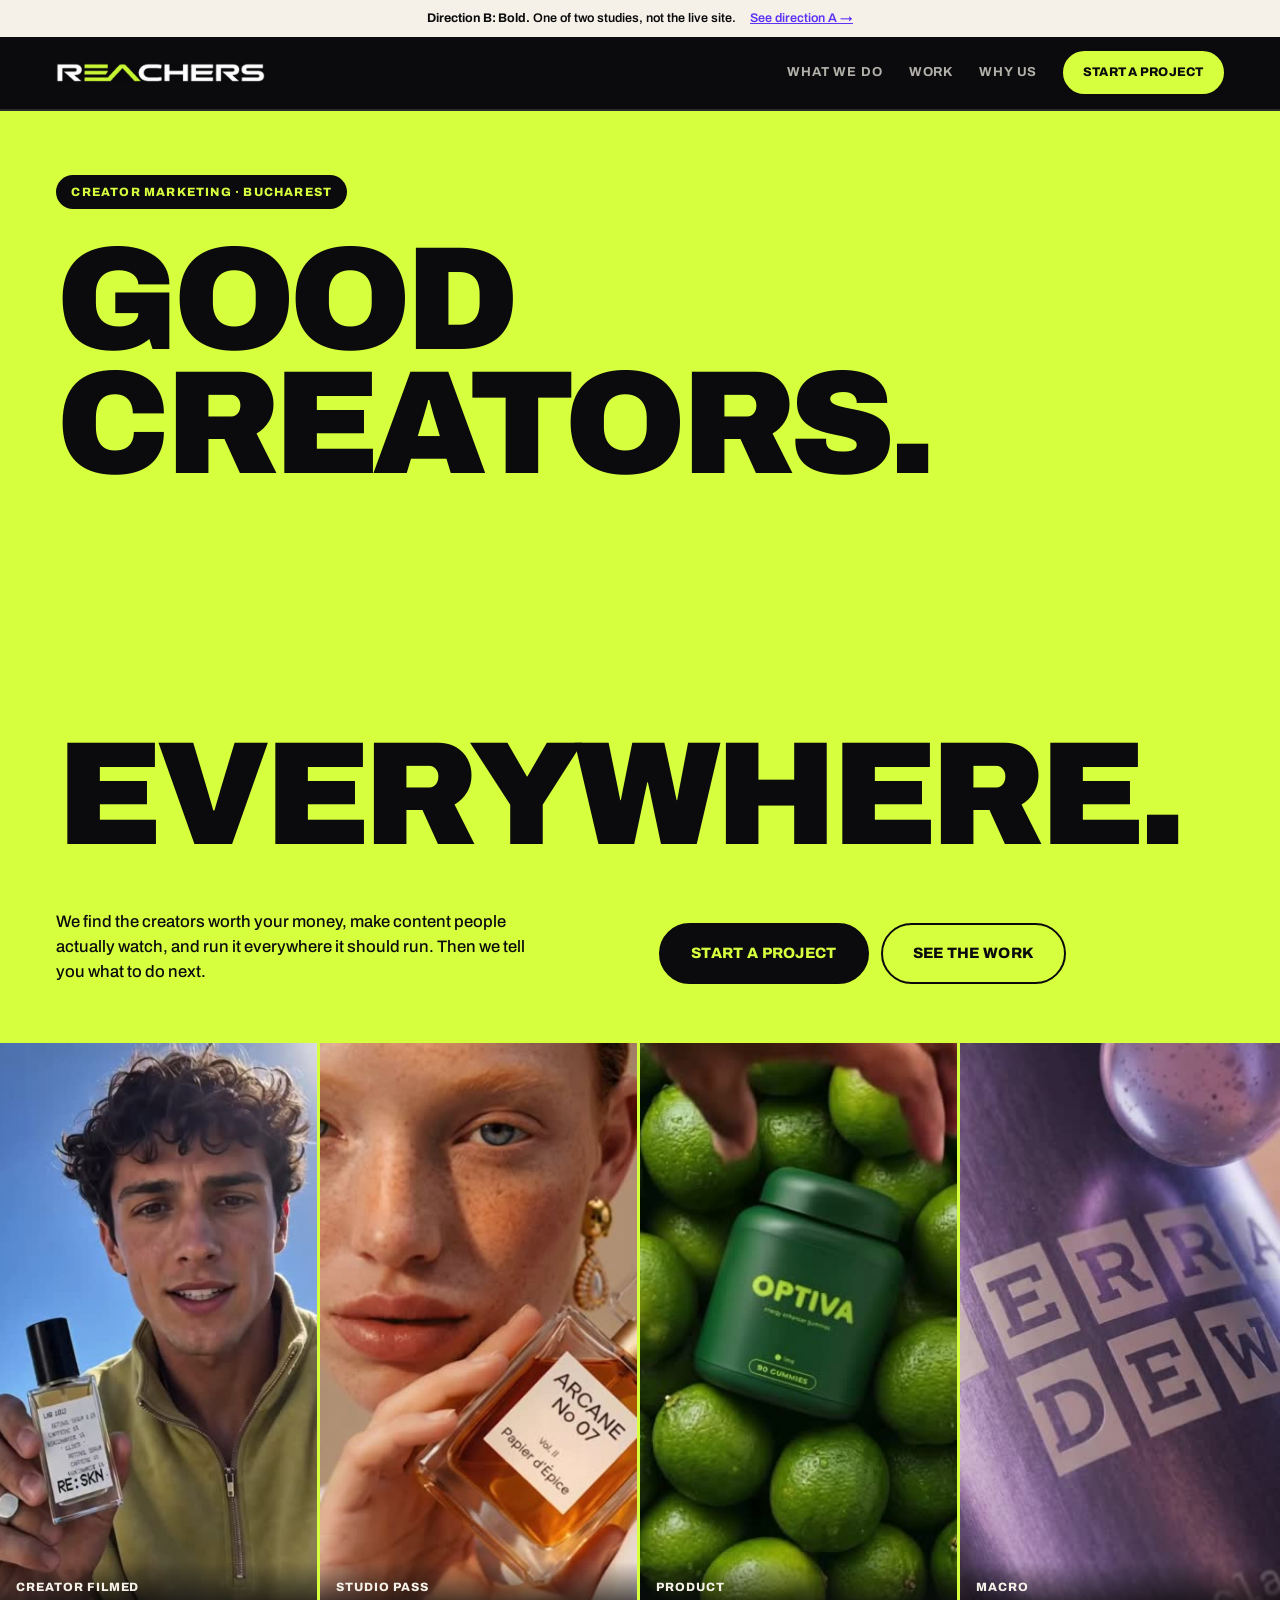
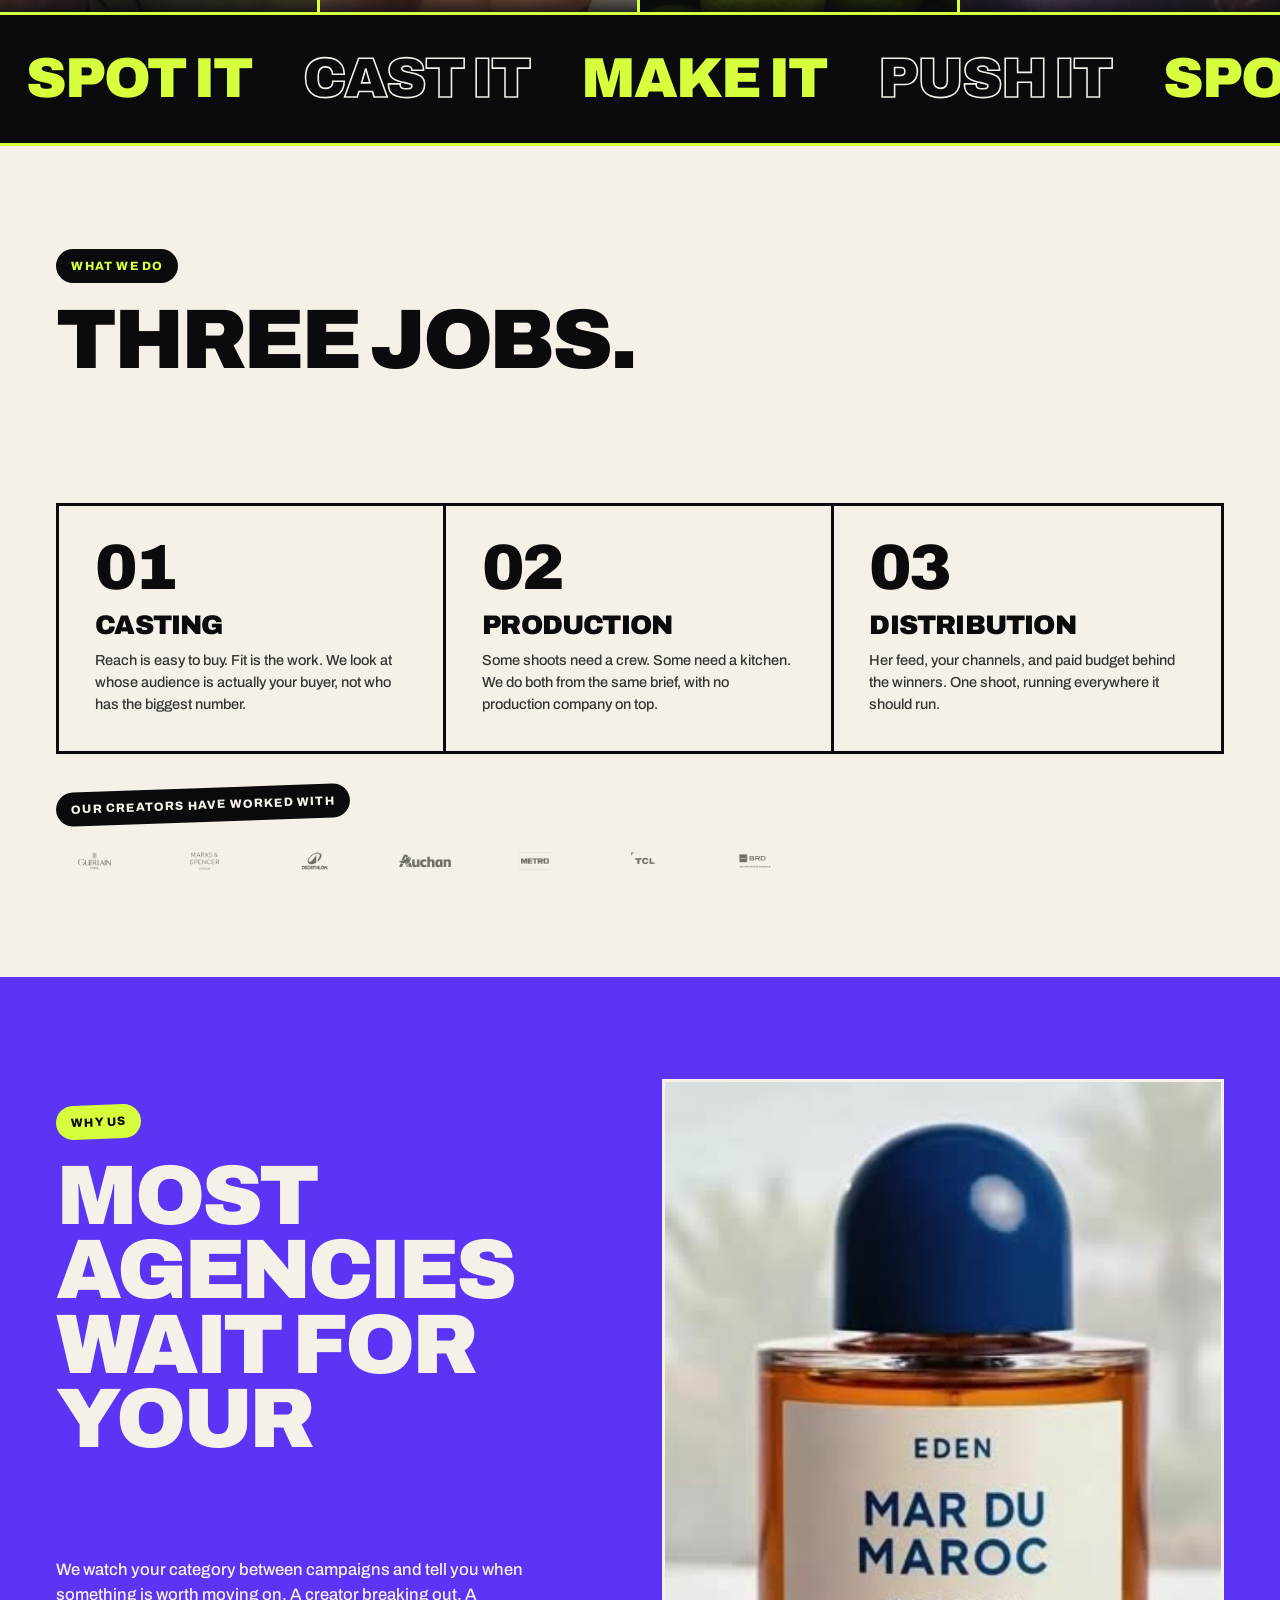
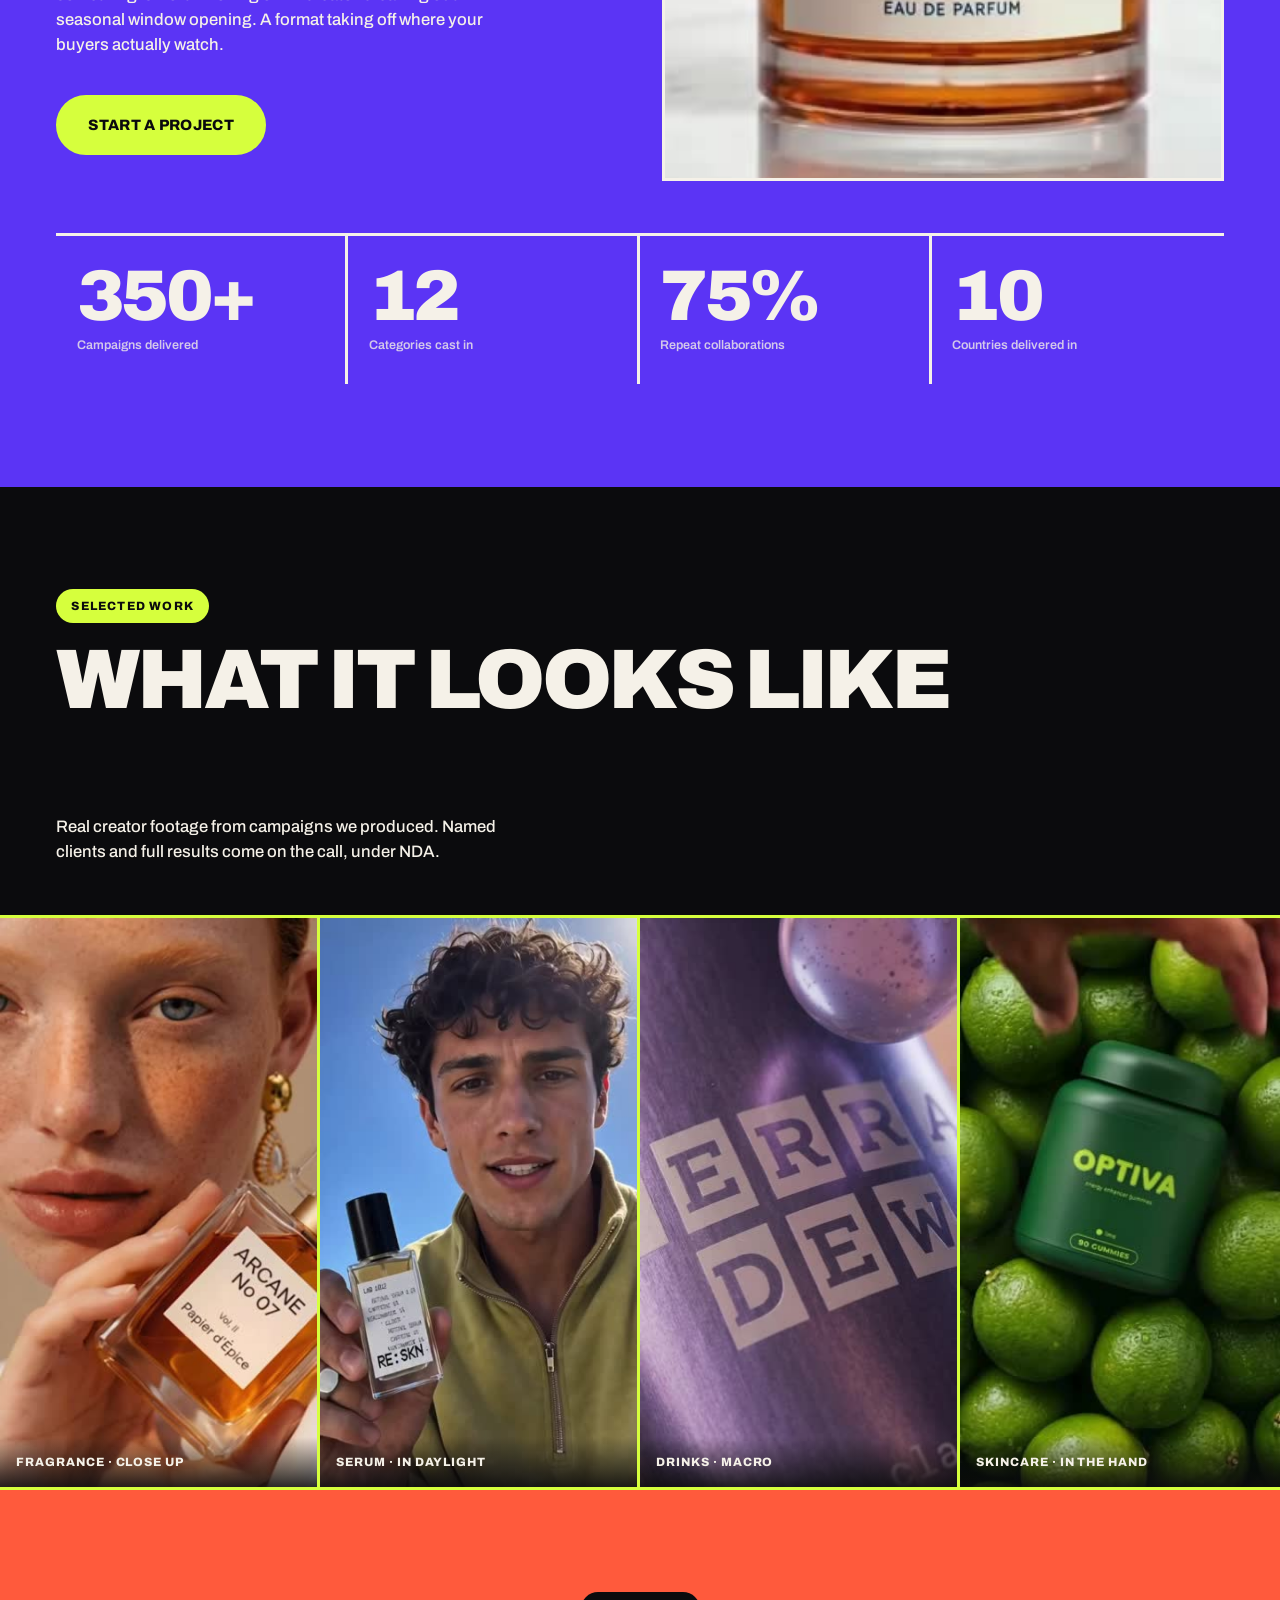
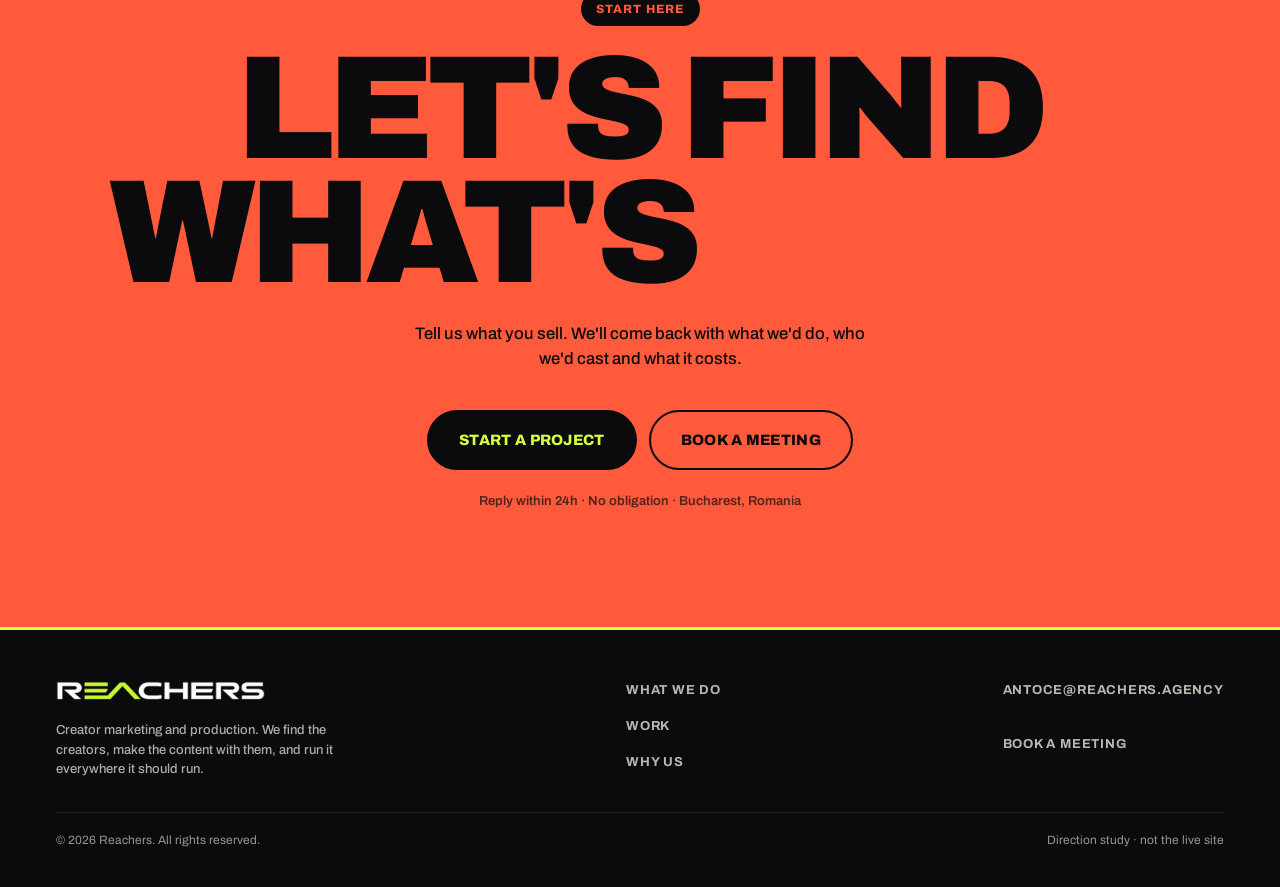
==== concept-bold.html @ 4b852145 "Add two homepage direction studies" ====
<!DOCTYPE html>
<html lang="en">
<head>
<meta charset="utf-8">
<meta name="viewport" content="width=device-width,initial-scale=1">
<title>Reachers: Direction B, Bold</title>
<meta name="robots" content="noindex">
<meta name="description" content="Direction study. Colour-blocked treatment for Reachers.">

<link rel="icon" href="assets/favicon-32.png" type="image/png" sizes="32x32">
<link rel="preconnect" href="https://fonts.googleapis.com">
<link rel="preconnect" href="https://fonts.gstatic.com" crossorigin>
<link href="https://fonts.googleapis.com/css2?family=Archivo:wght@500;600;700;800;900&display=swap" rel="stylesheet">

<style>
*{box-sizing:border-box}
:root{
  --lime:#D6FF3D;
  --violet:#5B34F5;
  --coral:#FF5A3C;
  --cream:#F5F1E8;
  --black:#0B0B0D;
  --f:'Archivo',system-ui,sans-serif;
  --gut:clamp(18px,4.4vw,64px);
  --maxw:1400px;
}
html{scroll-behavior:smooth;-webkit-text-size-adjust:100%}
body{margin:0;background:var(--black);color:var(--cream);
  font-family:var(--f);font-size:16px;line-height:1.5;-webkit-font-smoothing:antialiased}
img,video{display:block;max-width:100%}
a{color:inherit}
.wrap{max-width:var(--maxw);margin:0 auto;padding:0 var(--gut)}

/* ---------- colour panels ---------- */
.panel{padding:clamp(56px,8vw,140px) 0;position:relative;overflow:hidden}
.p-lime{background:var(--lime);color:var(--black)}
.p-violet{background:var(--violet);color:var(--cream)}
.p-cream{background:var(--cream);color:var(--black)}
.p-coral{background:var(--coral);color:var(--black)}
.p-black{background:var(--black);color:var(--cream)}

/* ---------- type ---------- */
.mega{font-weight:900;font-size:clamp(44px,11.5vw,186px);line-height:.84;
  letter-spacing:-.045em;margin:0;text-transform:uppercase}
.big{font-weight:900;font-size:clamp(34px,6.6vw,104px);line-height:.88;
  letter-spacing:-.04em;margin:0;text-transform:uppercase}
.mid{font-weight:800;font-size:clamp(24px,3.4vw,50px);line-height:.96;
  letter-spacing:-.03em;margin:0;text-transform:uppercase}
.body{font-size:clamp(15.5px,1.3vw,19px);line-height:1.5;font-weight:500;margin:0;max-width:48ch}
.outline{color:transparent;-webkit-text-stroke:2px currentColor}
@media(max-width:600px){.outline{-webkit-text-stroke-width:1.3px}}

/* ---------- sticker ---------- */
.tag{
  display:inline-block;font-weight:800;font-size:12px;letter-spacing:.1em;
  text-transform:uppercase;padding:8px 15px;border-radius:100px;
  background:var(--black);color:var(--lime);transform:rotate(-2deg);
}
.p-lime .tag,.p-cream .tag{background:var(--black);color:var(--lime)}
.p-violet .tag{background:var(--lime);color:var(--black)}
.p-coral .tag{background:var(--black);color:var(--coral)}
.p-black .tag{background:var(--lime);color:var(--black)}

/* ---------- buttons ---------- */
.btn{display:inline-flex;align-items:center;gap:10px;font-weight:800;font-size:15px;
  text-transform:uppercase;letter-spacing:.02em;text-decoration:none;
  padding:17px 30px;border-radius:100px;border:2px solid currentColor;
  transition:transform .18s ease,background .18s ease,color .18s ease}
.btn:hover{transform:translateY(-3px)}
.btn.fill{background:var(--black);color:var(--lime);border-color:var(--black)}
.p-black .btn.fill{background:var(--lime);color:var(--black);border-color:var(--lime)}
.p-violet .btn.fill{background:var(--lime);color:var(--black);border-color:var(--lime)}
.btnrow{display:flex;gap:12px;flex-wrap:wrap;margin-top:clamp(26px,3vw,40px)}

/* ---------- header ---------- */
header{position:sticky;top:0;z-index:50;background:var(--black);
  border-bottom:2px solid rgba(245,241,232,.14)}
.hin{display:flex;align-items:center;justify-content:space-between;gap:18px;
  height:72px;max-width:var(--maxw);margin:0 auto;padding:0 var(--gut)}
.mark{height:19px;width:auto}
nav{display:flex;align-items:center;gap:clamp(12px,2vw,28px)}
nav a:not(.btn){font-size:13px;font-weight:700;text-transform:uppercase;
  letter-spacing:.07em;text-decoration:none;color:var(--cream);opacity:.72}
nav a:not(.btn):hover{opacity:1}
nav .btn{padding:10px 18px;font-size:12.5px;background:var(--lime);color:var(--black);border-color:var(--lime)}
@media(max-width:860px){nav a:not(.btn){display:none}}

/* ---------- hero ---------- */
.hero{padding:clamp(40px,5vw,78px) 0 0}
.herotop{display:flex;justify-content:space-between;align-items:flex-end;gap:24px;flex-wrap:wrap}
.hero .mega{margin-top:clamp(20px,2.4vw,34px)}
.heroline{display:block}
.herobot{display:grid;grid-template-columns:1fr 1fr;gap:clamp(20px,3vw,48px);
  align-items:end;margin-top:clamp(30px,4vw,56px);
  padding-bottom:clamp(34px,4.4vw,64px)}
@media(max-width:860px){.herobot{grid-template-columns:1fr}}

/* video strip */
.vstrip{display:grid;grid-template-columns:repeat(4,1fr);gap:0;border-top:3px solid var(--lime)}
@media(max-width:860px){.vstrip{grid-template-columns:repeat(2,1fr)}}
.vstrip .v{position:relative;aspect-ratio:9/16;overflow:hidden;background:#15151a;
  border-right:3px solid var(--lime)}
.vstrip .v:last-child{border-right:0}
.vstrip video{width:100%;height:100%;object-fit:cover}
.vstrip .vt{position:absolute;left:0;bottom:0;right:0;padding:16px;
  font-weight:800;font-size:12px;text-transform:uppercase;letter-spacing:.08em;
  background:linear-gradient(transparent,rgba(11,11,13,.86));color:var(--cream)}

/* ---------- marquee ---------- */
.mq{overflow:hidden;padding:clamp(14px,1.8vw,22px) 0;background:var(--black);
  border-top:3px solid var(--lime);border-bottom:3px solid var(--lime)}
.mqrow{display:flex;width:max-content;animation:mqm 22s linear infinite}
.mq:hover .mqrow{animation-play-state:paused}
.mqset{display:flex;align-items:center;flex:0 0 auto}
.mqset b,.mqset i{font-weight:900;font-style:normal;font-size:clamp(26px,4.4vw,62px);
  letter-spacing:-.035em;text-transform:uppercase;padding:0 clamp(14px,2vw,30px);white-space:nowrap}
.mqset b{color:var(--lime)}
.mqset i{color:transparent;-webkit-text-stroke:1.6px var(--cream)}
@keyframes mqm{from{transform:translateX(0)}to{transform:translateX(-50%)}}

/* ---------- brand row ---------- */
.brands{display:flex;align-items:center;gap:clamp(16px,2.6vw,42px);flex-wrap:wrap;margin-top:26px}
.brands span{width:clamp(56px,6vw,82px);height:26px;background-size:contain;
  background-repeat:no-repeat;background-position:center;filter:brightness(0);opacity:.55}

/* ---------- three services ---------- */
.svc{display:grid;grid-template-columns:repeat(3,1fr);gap:0;margin-top:clamp(34px,4vw,60px);
  border:3px solid currentColor}
@media(max-width:860px){.svc{grid-template-columns:1fr}}
.svcell{padding:clamp(24px,2.8vw,40px);border-right:3px solid currentColor}
.svcell:last-child{border-right:0}
@media(max-width:860px){
  .svcell{border-right:0;border-bottom:3px solid currentColor}
  .svcell:last-child{border-bottom:0}
}
.svno{font-weight:900;font-size:clamp(40px,5vw,78px);line-height:.85;letter-spacing:-.05em;
  display:block;margin-bottom:16px}
.svcell h3{font-weight:900;font-size:clamp(20px,2.1vw,30px);line-height:.98;
  letter-spacing:-.03em;text-transform:uppercase;margin:0 0 12px}
.svcell p{font-size:14.5px;line-height:1.5;font-weight:500;margin:0;opacity:.82}

/* ---------- numbers ---------- */
.numrow{display:grid;grid-template-columns:repeat(4,1fr);gap:0;
  border-top:3px solid currentColor;margin-top:clamp(34px,4vw,60px)}
@media(max-width:760px){.numrow{grid-template-columns:repeat(2,1fr)}}
.numc{padding:clamp(20px,2.4vw,34px) clamp(14px,1.6vw,22px);border-right:3px solid currentColor}
.numc:last-child{border-right:0}
.numc b{display:block;font-weight:900;font-size:clamp(38px,5.6vw,86px);line-height:.84;letter-spacing:-.05em}
.numc span{display:block;font-size:12.5px;font-weight:600;margin-top:10px;opacity:.78;line-height:1.35}

/* ---------- split ---------- */
.split{display:grid;grid-template-columns:1fr 1fr;gap:clamp(24px,3.4vw,60px);align-items:center}
@media(max-width:900px){.split{grid-template-columns:1fr}}
.splitvid{aspect-ratio:4/5;overflow:hidden;border:3px solid currentColor;background:#15151a}
.splitvid video{width:100%;height:100%;object-fit:cover}

/* ---------- cta ---------- */
.ctawrap{text-align:center}
.ctawrap .btnrow{justify-content:center}

/* ---------- footer ---------- */
footer{background:var(--black);color:var(--cream);padding:clamp(34px,4vw,54px) 0 38px;
  border-top:3px solid var(--lime)}
.fgrid{display:flex;justify-content:space-between;gap:26px;flex-wrap:wrap}
.fcol{display:grid;gap:9px}
.fcol a{font-size:13px;font-weight:700;text-transform:uppercase;letter-spacing:.06em;
  text-decoration:none;opacity:.75}
.fcol a:hover{opacity:1}
.fbot{margin-top:32px;padding-top:18px;border-top:1px solid rgba(245,241,232,.16);
  display:flex;justify-content:space-between;gap:14px;flex-wrap:wrap;font-size:12px;opacity:.6}

/* ---------- reveal ---------- */
[data-r]{opacity:0;transform:translateY(22px);
  transition:opacity .7s cubic-bezier(.16,1,.3,1),transform .7s cubic-bezier(.16,1,.3,1)}
[data-r].on{opacity:1;transform:none}
@media(prefers-reduced-motion:reduce){
  [data-r]{opacity:1;transform:none;transition:none}
  .mqrow{animation:none}
  .btn:hover{transform:none}
}

/* study banner */
.study{background:var(--cream);color:var(--black);font-size:12.5px;font-weight:600;
  padding:9px var(--gut);display:flex;gap:14px;justify-content:center;flex-wrap:wrap}
.study a{color:var(--violet)}
</style>
</head>
<body>

<div class="study">
  <span><b>Direction B: Bold.</b> One of two studies, not the live site.</span>
  <a href="concept-editorial.html">See direction A &rarr;</a>
</div>

<header>
  <div class="hin">
    <a href="index.html" aria-label="Reachers"><img class="mark" src="assets/reachers-wordmark.png" alt="Reachers"></a>
    <nav>
      <a href="#what">What we do</a>
      <a href="#work">Work</a>
      <a href="#why">Why us</a>
      <a class="btn" href="mailto:antoce@reachers.agency">Start a project</a>
    </nav>
  </div>
</header>

<!-- ============ hero ============ -->
<section class="p-lime hero">
  <div class="wrap">
    <div class="herotop">
      <span class="tag" data-r>Creator marketing &middot; Bucharest</span>
    </div>
    <h1 class="mega" data-r>
      <span class="heroline">Good creators.</span>
      <span class="heroline outline">Real content.</span>
      <span class="heroline">Everywhere.</span>
    </h1>
    <div class="herobot">
      <p class="body" data-r>We find the creators worth your money, make content people actually
        watch, and run it everywhere it should run. Then we tell you what to do next.</p>
      <div data-r>
        <div class="btnrow" style="margin-top:0">
          <a class="btn fill" href="mailto:antoce@reachers.agency">Start a project</a>
          <a class="btn" href="#work">See the work</a>
        </div>
      </div>
    </div>
  </div>
  <div class="vstrip">
    <div class="v"><video src="assets/media/v3.mp4" poster="assets/media/v3.jpg" autoplay muted loop playsinline></video><span class="vt">Creator filmed</span></div>
    <div class="v"><video src="assets/media/v5.mp4" poster="assets/media/v5.jpg" autoplay muted loop playsinline></video><span class="vt">Studio pass</span></div>
    <div class="v"><video src="assets/media/v2.mp4" poster="assets/media/v2.jpg" autoplay muted loop playsinline></video><span class="vt">Product</span></div>
    <div class="v"><video src="assets/media/v1.mp4" poster="assets/media/v1.jpg" autoplay muted loop playsinline></video><span class="vt">Macro</span></div>
  </div>
</section>

<!-- ============ marquee ============ -->
<div class="mq" aria-hidden="true">
  <div class="mqrow">
    <span class="mqset"><b>Spot it</b><i>Cast it</i><b>Make it</b><i>Push it</i><b>Spot it</b><i>Cast it</i><b>Make it</b><i>Push it</i></span>
    <span class="mqset"><b>Spot it</b><i>Cast it</i><b>Make it</b><i>Push it</i><b>Spot it</b><i>Cast it</i><b>Make it</b><i>Push it</i></span>
  </div>
</div>

<!-- ============ what we do ============ -->
<section class="p-cream panel" id="what">
  <div class="wrap">
    <span class="tag" data-r>What we do</span>
    <h2 class="big" data-r style="margin-top:20px">Three jobs.<br><span class="outline">One team.</span></h2>
    <div class="svc" data-r>
      <div class="svcell">
        <span class="svno">01</span>
        <h3>Casting</h3>
        <p>Reach is easy to buy. Fit is the work. We look at whose audience is actually your
          buyer, not who has the biggest number.</p>
      </div>
      <div class="svcell">
        <span class="svno">02</span>
        <h3>Production</h3>
        <p>Some shoots need a crew. Some need a kitchen. We do both from the same brief, with no
          production company on top.</p>
      </div>
      <div class="svcell">
        <span class="svno">03</span>
        <h3>Distribution</h3>
        <p>Her feed, your channels, and paid budget behind the winners. One shoot, running
          everywhere it should run.</p>
      </div>
    </div>
    <div style="margin-top:34px" data-r>
      <span class="tag" style="background:var(--black);color:var(--cream)">Our creators have worked with</span>
      <div class="brands">
        <span style="background-image:url('assets/logos/mono/brand4.png')" title="Guerlain"></span>
        <span style="background-image:url('assets/logos/mono/brand3.png')" title="Marks &amp; Spencer"></span>
        <span style="background-image:url('assets/logos/mono/brand15.png')" title="Decathlon"></span>
        <span style="background-image:url('assets/logos/mono/brand0.png')" title="Auchan"></span>
        <span style="background-image:url('assets/logos/mono/brand1.png')" title="METRO"></span>
        <span style="background-image:url('assets/logos/mono/brand5.png')" title="TCL"></span>
        <span style="background-image:url('assets/logos/mono/brand7.png')" title="BRD"></span>
      </div>
    </div>
  </div>
</section>

<!-- ============ why ============ -->
<section class="p-violet panel" id="why">
  <div class="wrap split">
    <div data-r>
      <span class="tag">Why us</span>
      <h2 class="big" style="margin-top:20px">Most agencies<br>wait for your<br><span class="outline">brief.</span></h2>
      <p class="body" style="margin-top:26px">We watch your category between campaigns and tell you
        when something is worth moving on. A creator breaking out. A seasonal window opening. A
        format taking off where your buyers actually watch.</p>
      <div class="btnrow">
        <a class="btn fill" href="mailto:antoce@reachers.agency">Start a project</a>
      </div>
    </div>
    <div class="splitvid" data-r>
      <video src="assets/media/v4.mp4" poster="assets/media/v4.jpg" autoplay muted loop playsinline></video>
    </div>
  </div>
  <div class="wrap">
    <div class="numrow" data-r>
      <div class="numc"><b>350+</b><span>Campaigns delivered</span></div>
      <div class="numc"><b>12</b><span>Categories cast in</span></div>
      <div class="numc"><b>75%</b><span>Repeat collaborations</span></div>
      <div class="numc"><b>10</b><span>Countries delivered in</span></div>
    </div>
  </div>
</section>

<!-- ============ work ============ -->
<section class="p-black panel" id="work" style="padding-bottom:0">
  <div class="wrap">
    <span class="tag" data-r>Selected work</span>
    <h2 class="big" data-r style="margin-top:20px">What it looks like<br><span class="outline">when it runs.</span></h2>
    <p class="body" data-r style="margin-top:22px">Real creator footage from campaigns we produced.
      Named clients and full results come on the call, under NDA.</p>
  </div>
  <div class="vstrip" style="margin-top:clamp(34px,4vw,56px);border-bottom:3px solid var(--lime)">
    <div class="v"><video src="assets/media/v5.mp4" poster="assets/media/v5.jpg" autoplay muted loop playsinline></video><span class="vt">Fragrance &middot; close up</span></div>
    <div class="v"><video src="assets/media/v3.mp4" poster="assets/media/v3.jpg" autoplay muted loop playsinline></video><span class="vt">Serum &middot; in daylight</span></div>
    <div class="v"><video src="assets/media/v1.mp4" poster="assets/media/v1.jpg" autoplay muted loop playsinline></video><span class="vt">Drinks &middot; macro</span></div>
    <div class="v"><video src="assets/media/v2.mp4" poster="assets/media/v2.jpg" autoplay muted loop playsinline></video><span class="vt">Skincare &middot; in the hand</span></div>
  </div>
</section>

<!-- ============ cta ============ -->
<section class="p-coral panel">
  <div class="wrap ctawrap">
    <span class="tag" data-r>Start here</span>
    <h2 class="mega" data-r style="margin-top:22px">Let's find<br>what's <span class="outline">next.</span></h2>
    <p class="body" data-r style="margin:26px auto 0">Tell us what you sell. We'll come back with
      what we'd do, who we'd cast and what it costs.</p>
    <div class="btnrow" data-r>
      <a class="btn fill" href="mailto:antoce@reachers.agency">Start a project</a>
      <a class="btn" href="https://calendar.app.google/AH6YUHjwGhJ7ru8NA" target="_blank" rel="noopener">Book a meeting</a>
    </div>
    <p style="margin-top:22px;font-size:13px;font-weight:600;opacity:.7">Reply within 24h &middot; No obligation &middot; Bucharest, Romania</p>
  </div>
</section>

<footer>
  <div class="wrap">
    <div class="fgrid">
      <div class="fcol" style="max-width:32ch">
        <img class="mark" src="assets/reachers-wordmark.png" alt="Reachers" style="margin-bottom:12px">
        <p style="font-size:13px;opacity:.7;margin:0;font-weight:500;text-transform:none;letter-spacing:0">
          Creator marketing and production. We find the creators, make the content with them, and
          run it everywhere it should run.</p>
      </div>
      <div class="fcol">
        <a href="#what">What we do</a>
        <a href="#work">Work</a>
        <a href="#why">Why us</a>
      </div>
      <div class="fcol">
        <a href="mailto:antoce@reachers.agency">antoce@reachers.agency</a>
        <a href="https://calendar.app.google/AH6YUHjwGhJ7ru8NA" target="_blank" rel="noopener">Book a meeting</a>
      </div>
    </div>
    <div class="fbot">
      <span>&copy; <span id="yr">2026</span> Reachers. All rights reserved.</span>
      <span>Direction study &middot; not the live site</span>
    </div>
  </div>
</footer>

<script>
document.getElementById('yr').textContent=new Date().getFullYear();
(function(){
  var els=[].slice.call(document.querySelectorAll('[data-r]'));
  if(!('IntersectionObserver' in window)||matchMedia('(prefers-reduced-motion:reduce)').matches){
    els.forEach(function(e){e.classList.add('on')}); return;
  }
  var io=new IntersectionObserver(function(en){
    en.forEach(function(x){ if(x.isIntersecting){ x.target.classList.add('on'); io.unobserve(x.target); } });
  },{rootMargin:'0px 0px -8% 0px',threshold:.06});
  els.forEach(function(e,i){ e.style.transitionDelay=(i%3)*0.07+'s'; io.observe(e); });
})();
</script>
</body>
</html>
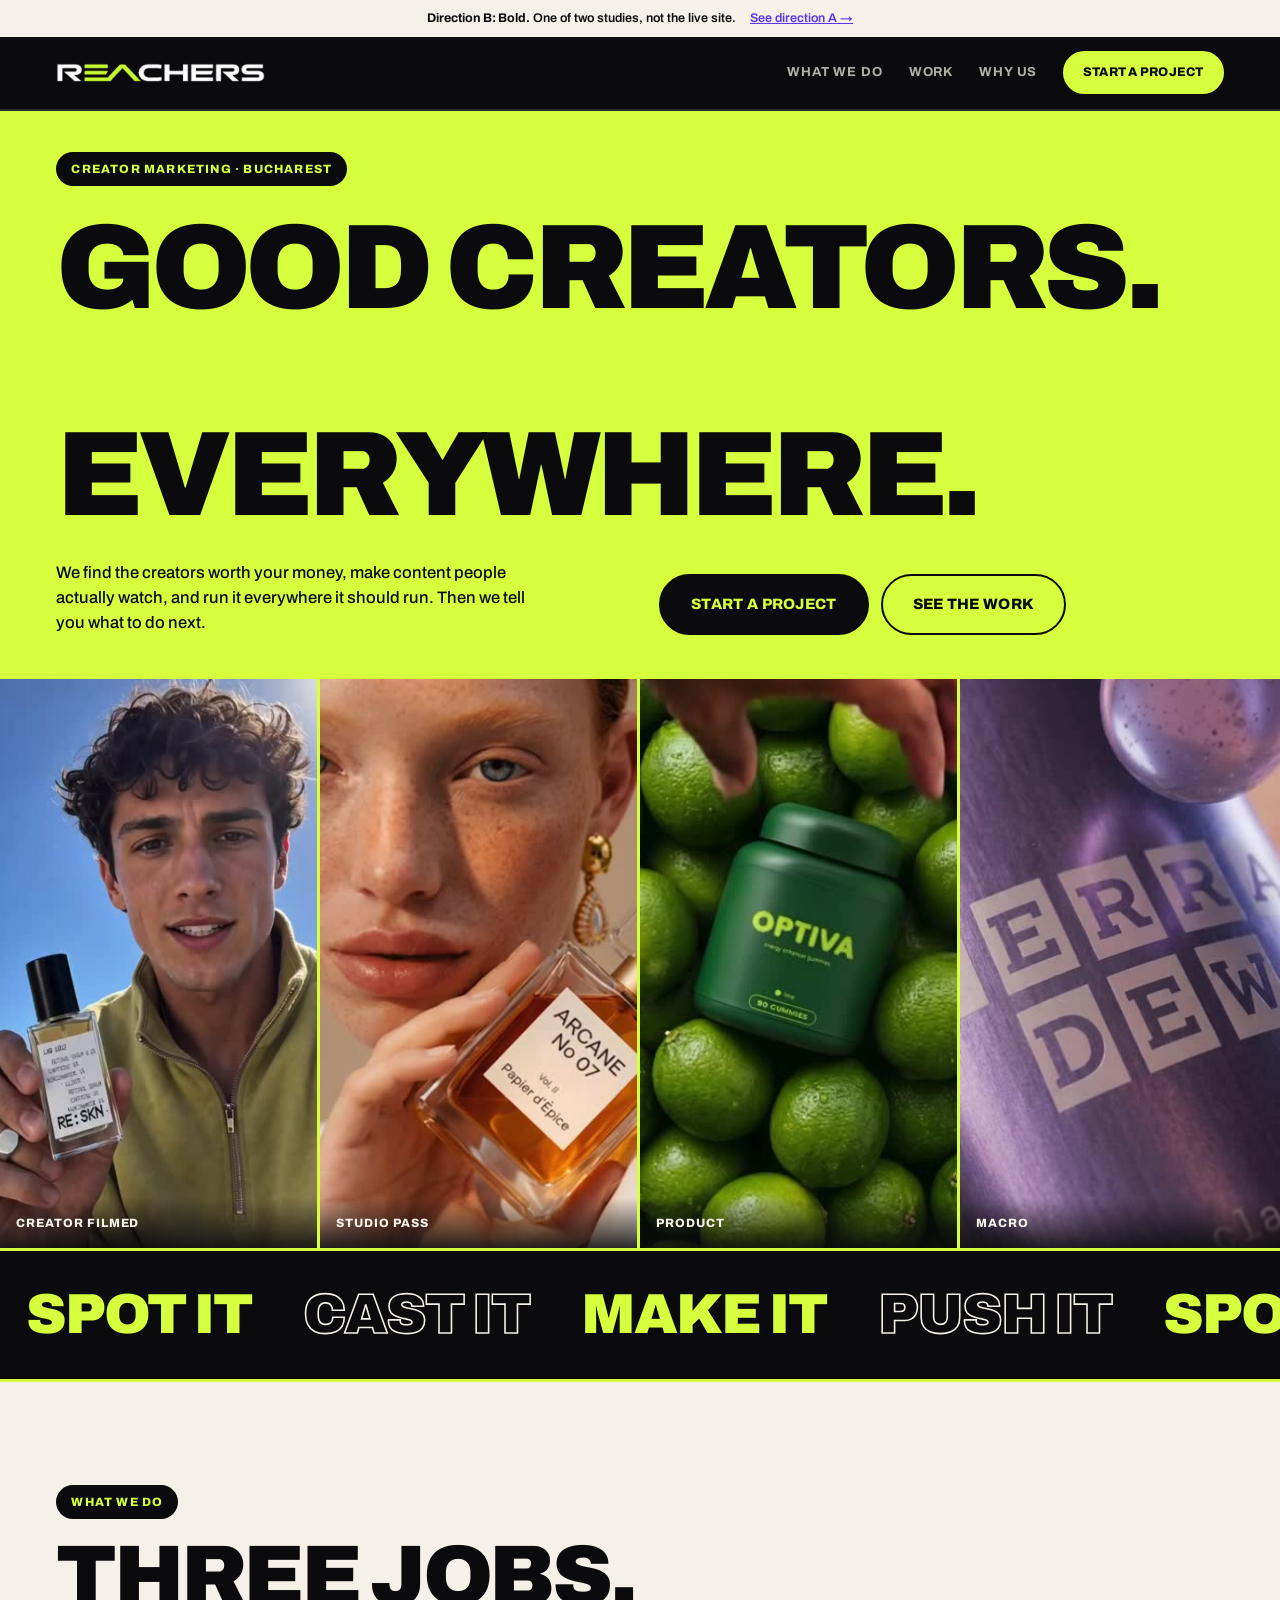
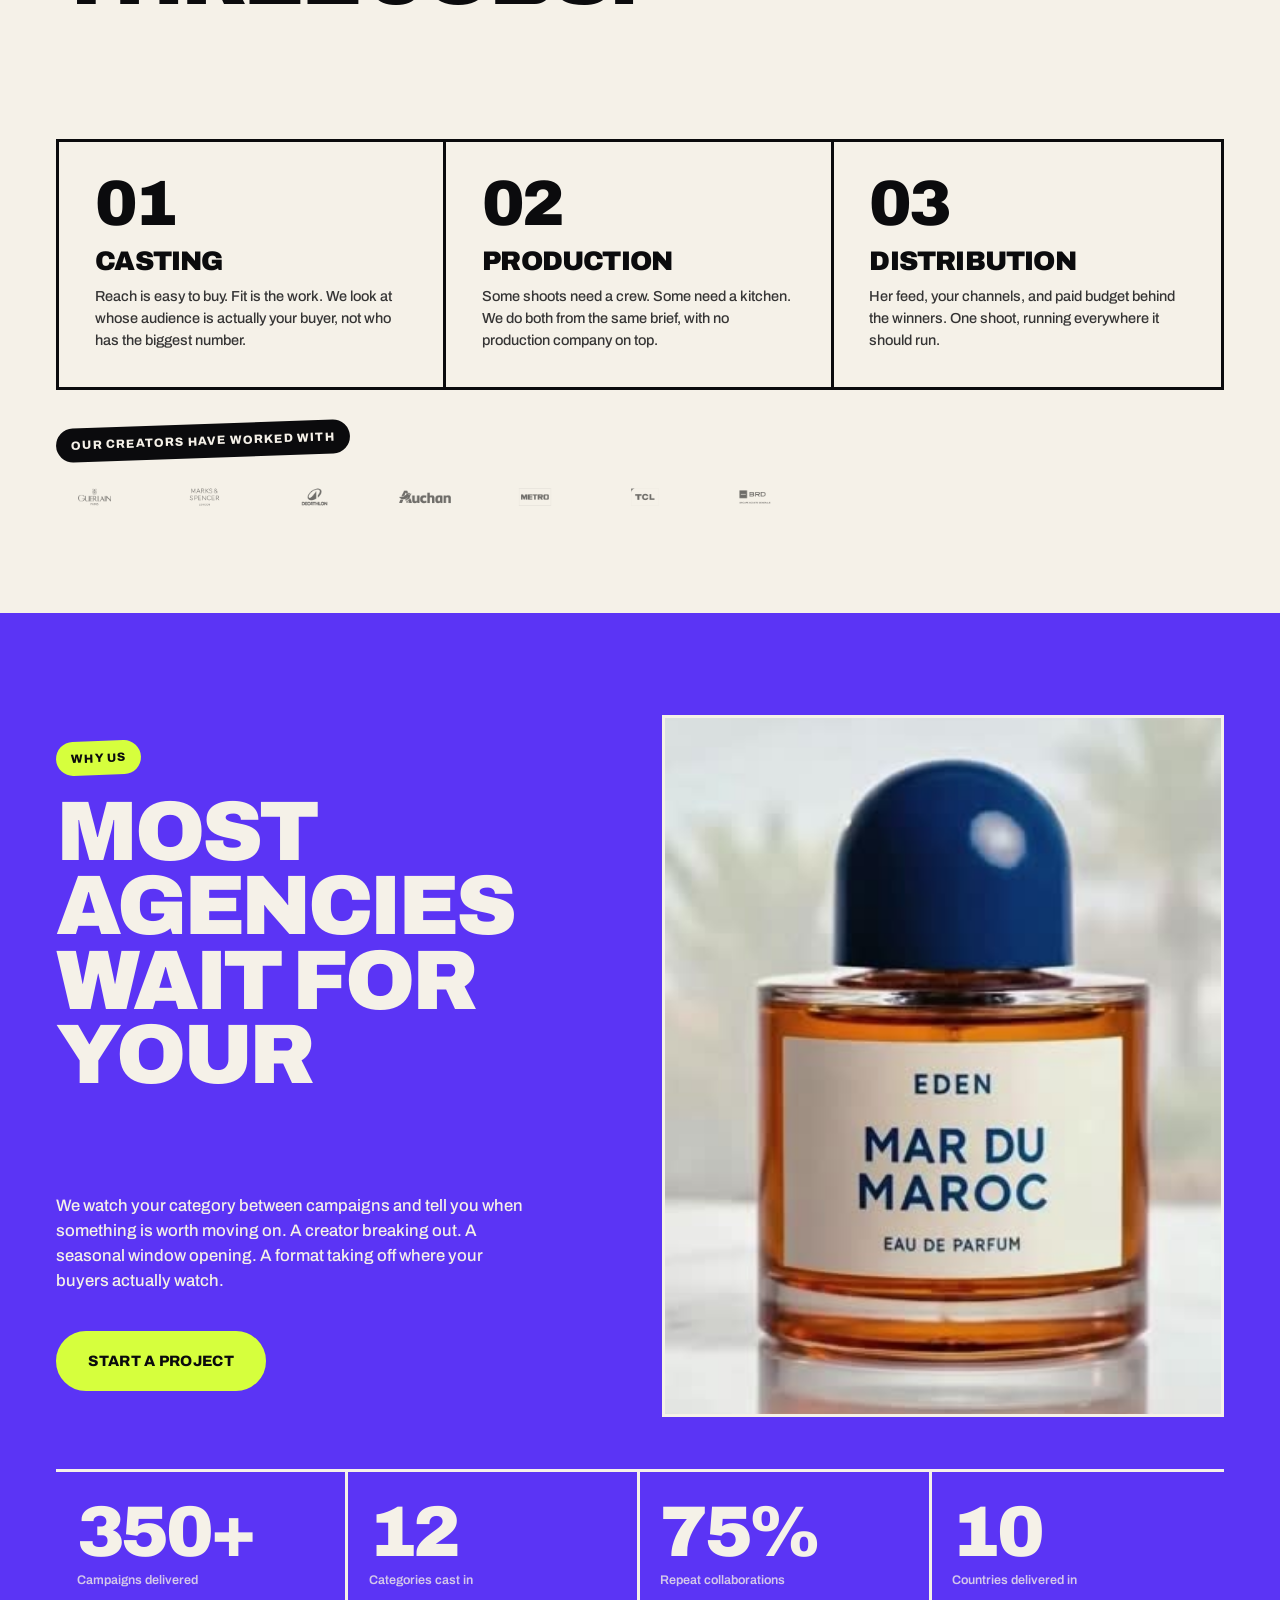
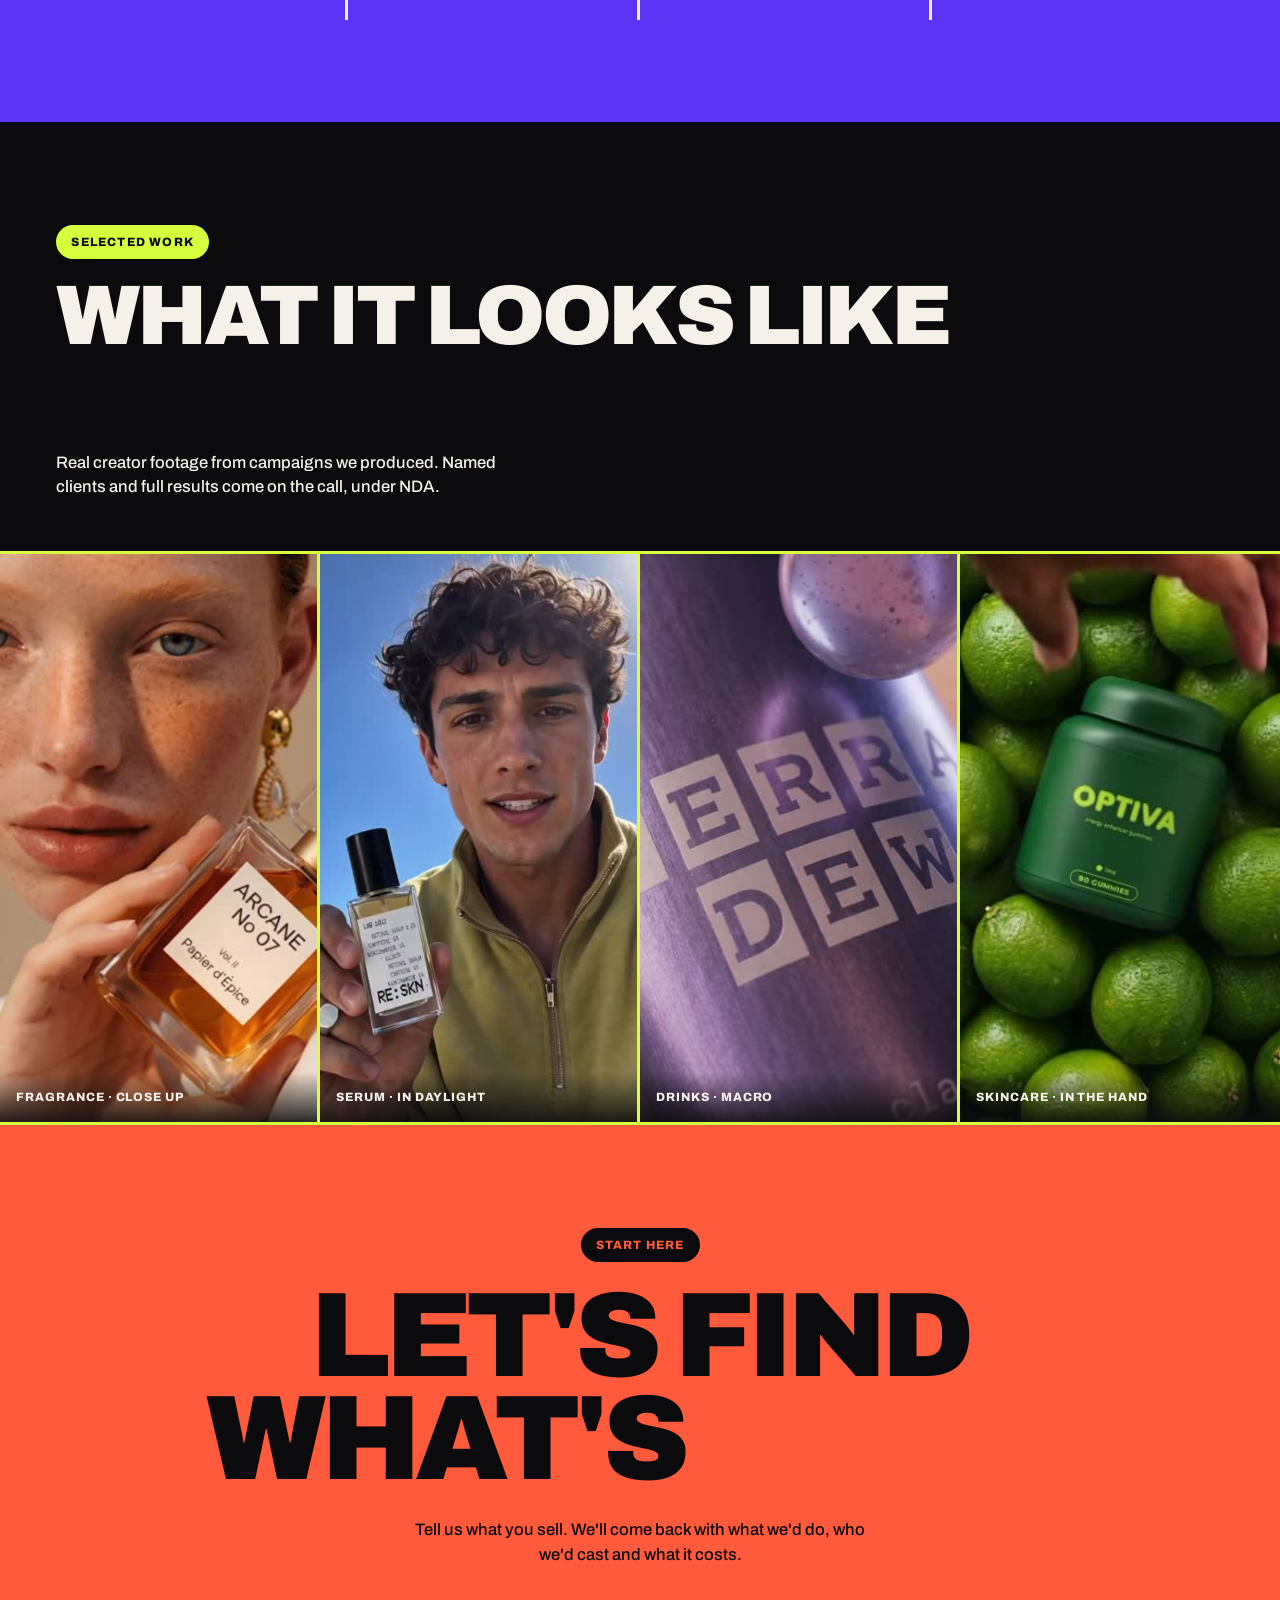
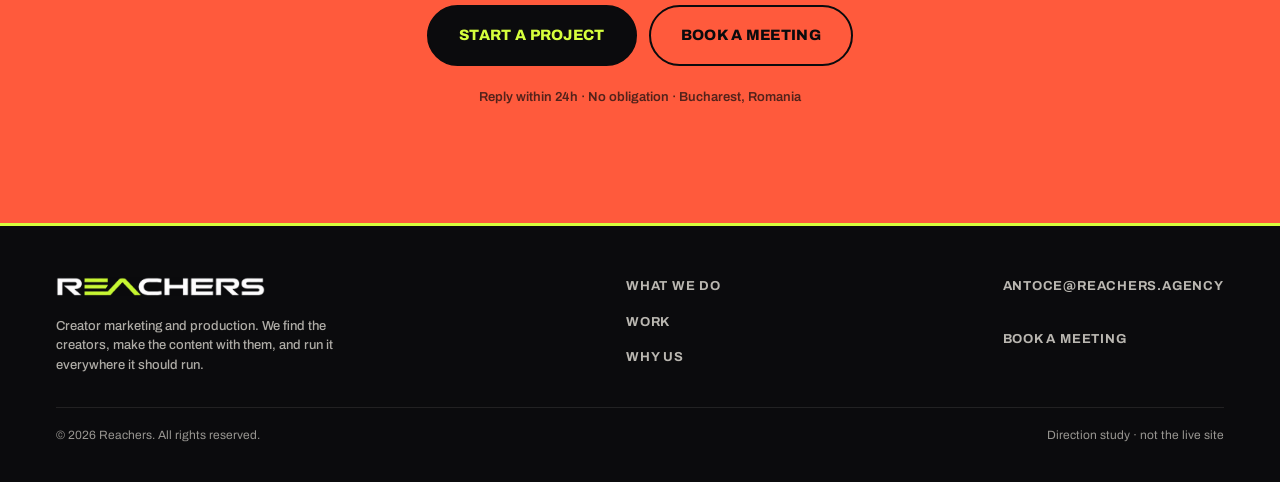
==== commit 4c5153bf: "Tighten direction B hero height" ====
--- a/concept-bold.html
+++ b/concept-bold.html
@@ -40,7 +40,7 @@
 .p-black{background:var(--black);color:var(--cream)}
 
 /* ---------- type ---------- */
-.mega{font-weight:900;font-size:clamp(44px,11.5vw,186px);line-height:.84;
+.mega{font-weight:900;font-size:clamp(40px,9.4vw,146px);line-height:.86;
   letter-spacing:-.045em;margin:0;text-transform:uppercase}
 .big{font-weight:900;font-size:clamp(34px,6.6vw,104px);line-height:.88;
   letter-spacing:-.04em;margin:0;text-transform:uppercase}
@@ -86,13 +86,13 @@
 @media(max-width:860px){nav a:not(.btn){display:none}}
 
 /* ---------- hero ---------- */
-.hero{padding:clamp(40px,5vw,78px) 0 0}
+.hero{padding:clamp(26px,3.2vw,46px) 0 0}
 .herotop{display:flex;justify-content:space-between;align-items:flex-end;gap:24px;flex-wrap:wrap}
 .hero .mega{margin-top:clamp(20px,2.4vw,34px)}
 .heroline{display:block}
 .herobot{display:grid;grid-template-columns:1fr 1fr;gap:clamp(20px,3vw,48px);
-  align-items:end;margin-top:clamp(30px,4vw,56px);
-  padding-bottom:clamp(34px,4.4vw,64px)}
+  align-items:end;margin-top:clamp(22px,2.6vw,36px);
+  padding-bottom:clamp(26px,3.2vw,44px)}
 @media(max-width:860px){.herobot{grid-template-columns:1fr}}
 
 /* video strip */
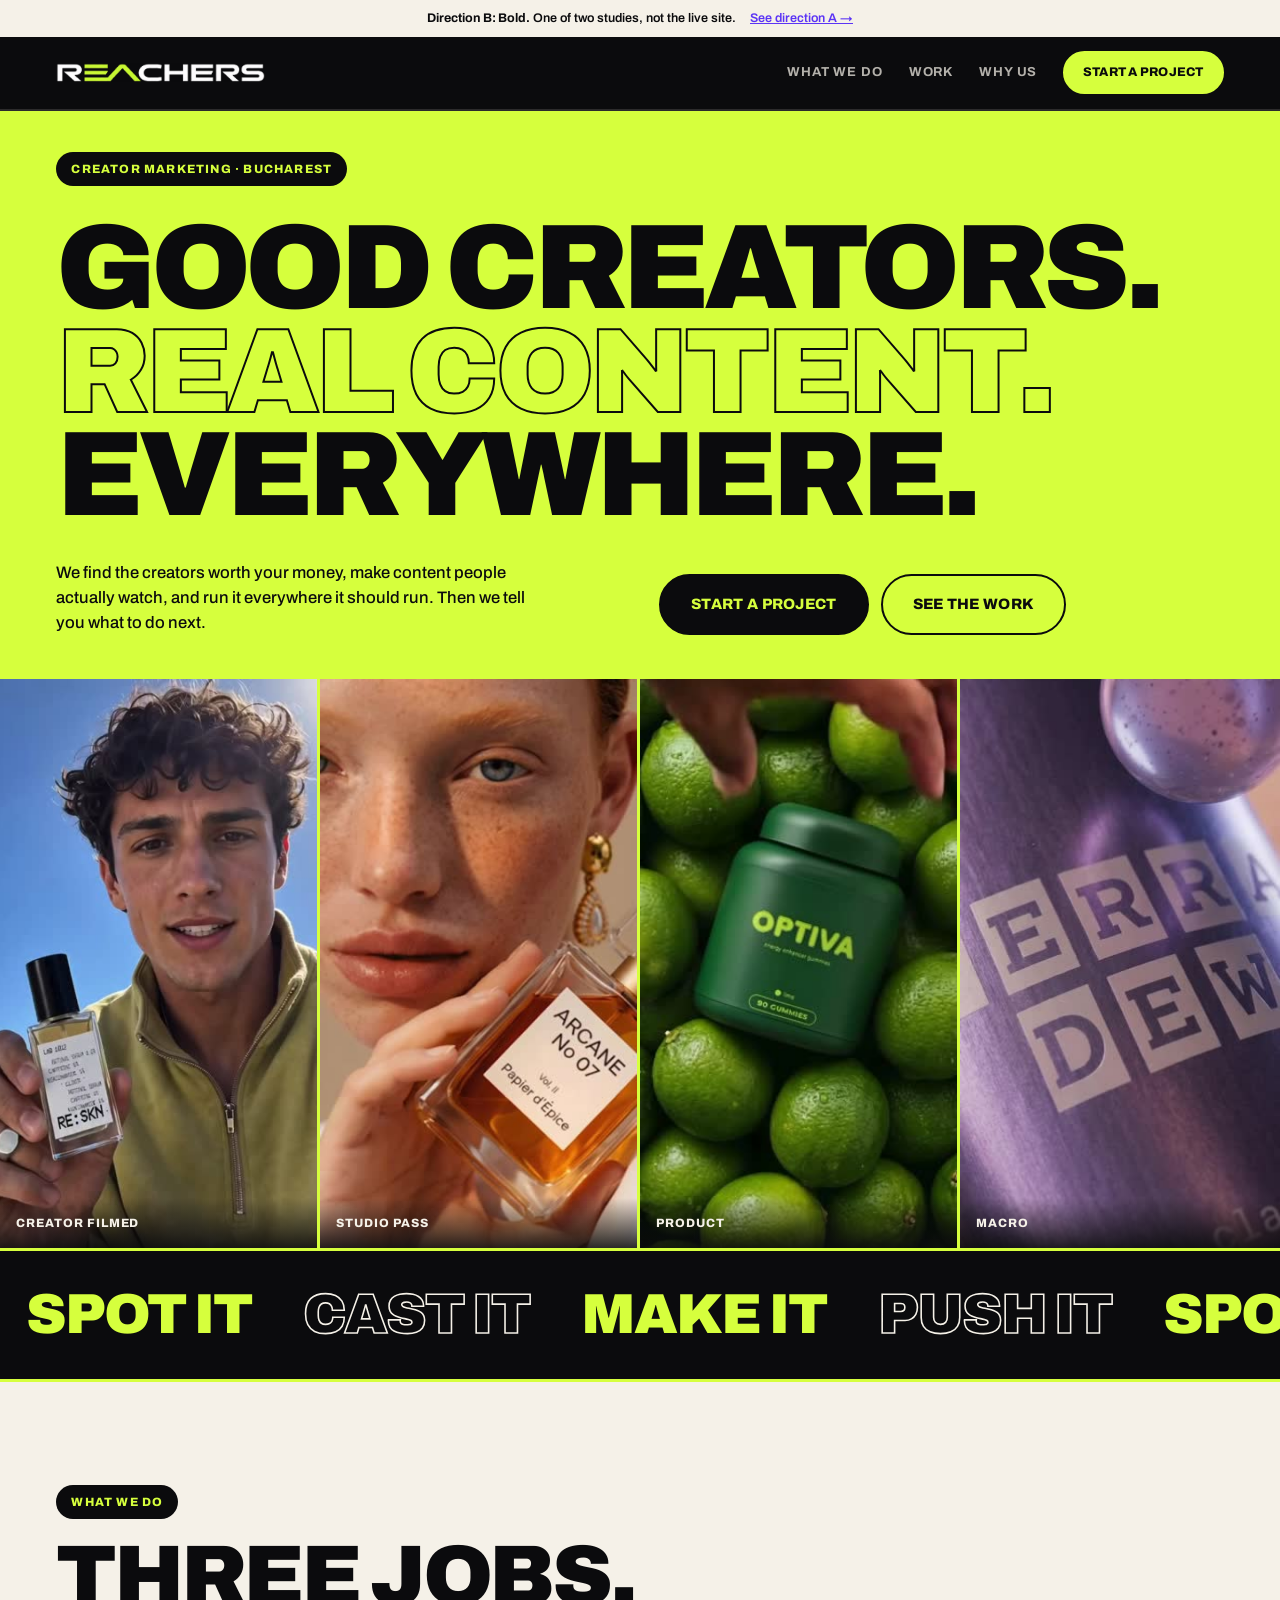
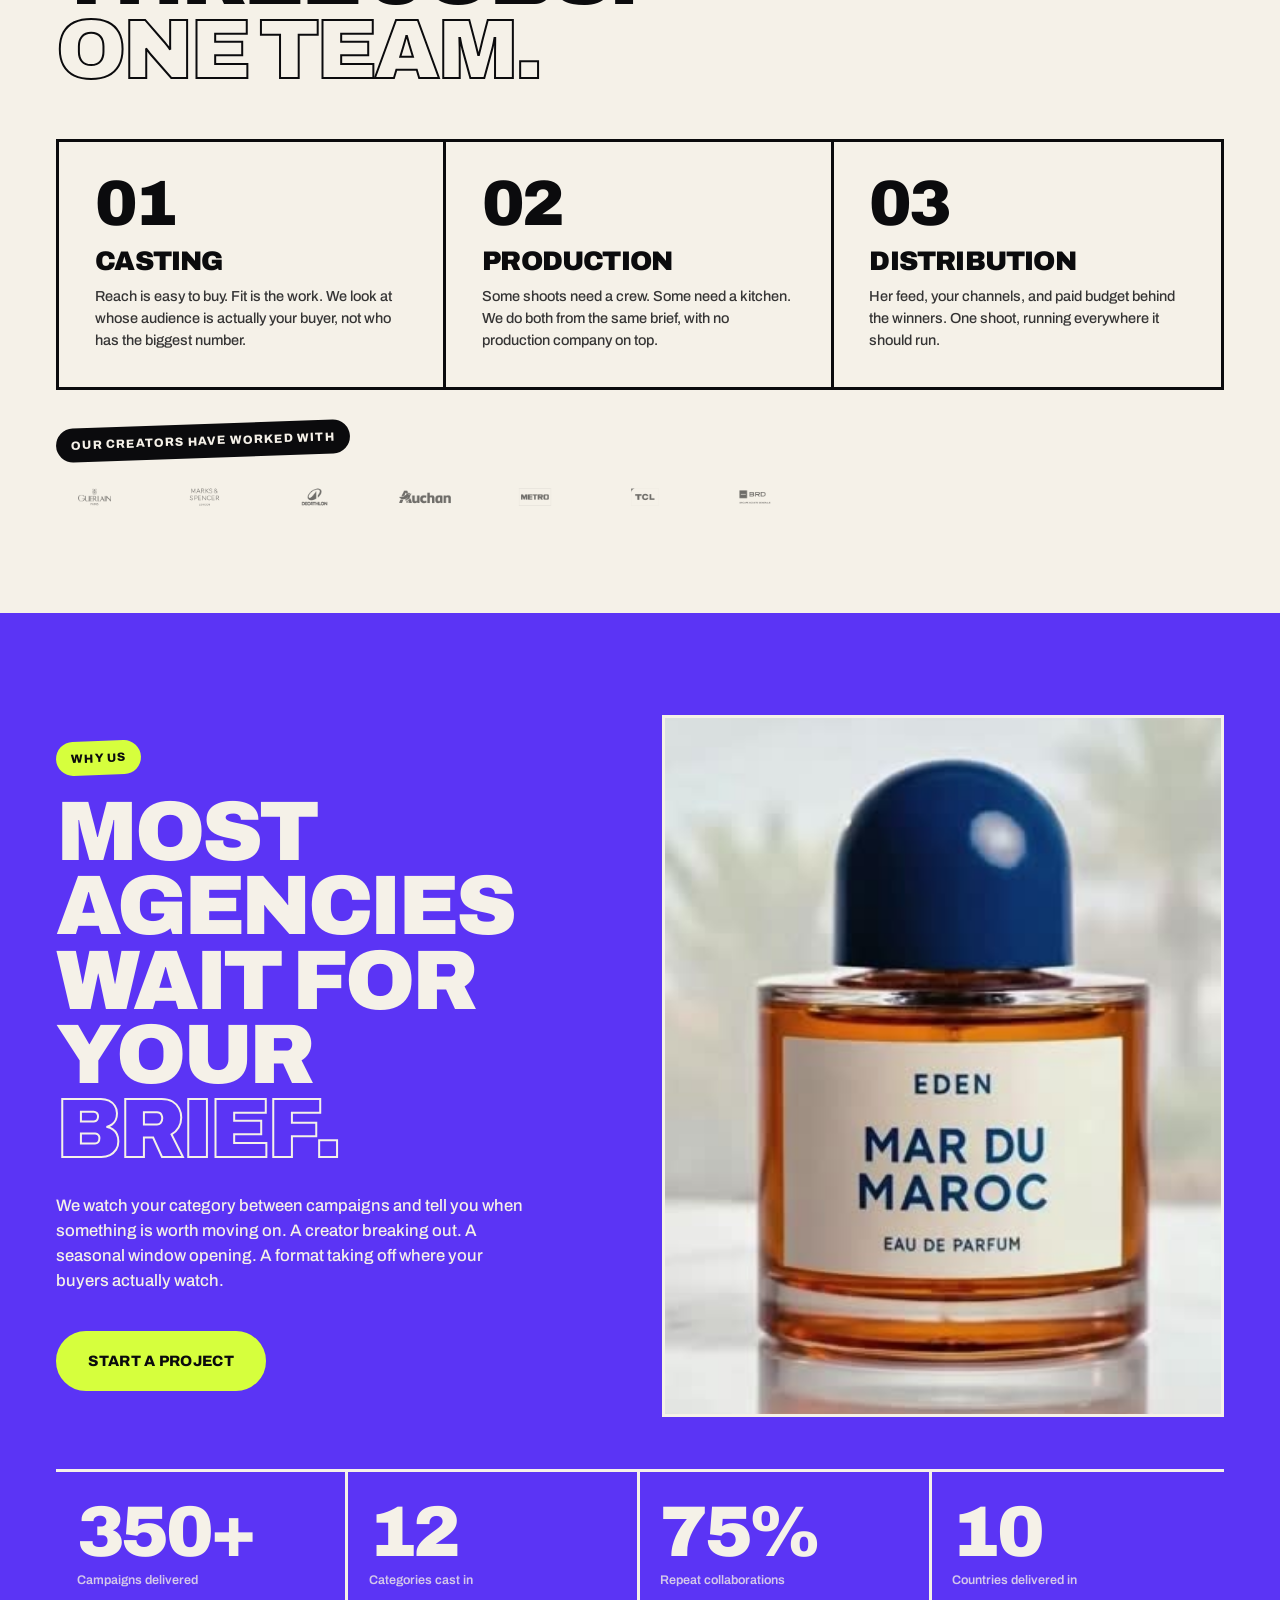
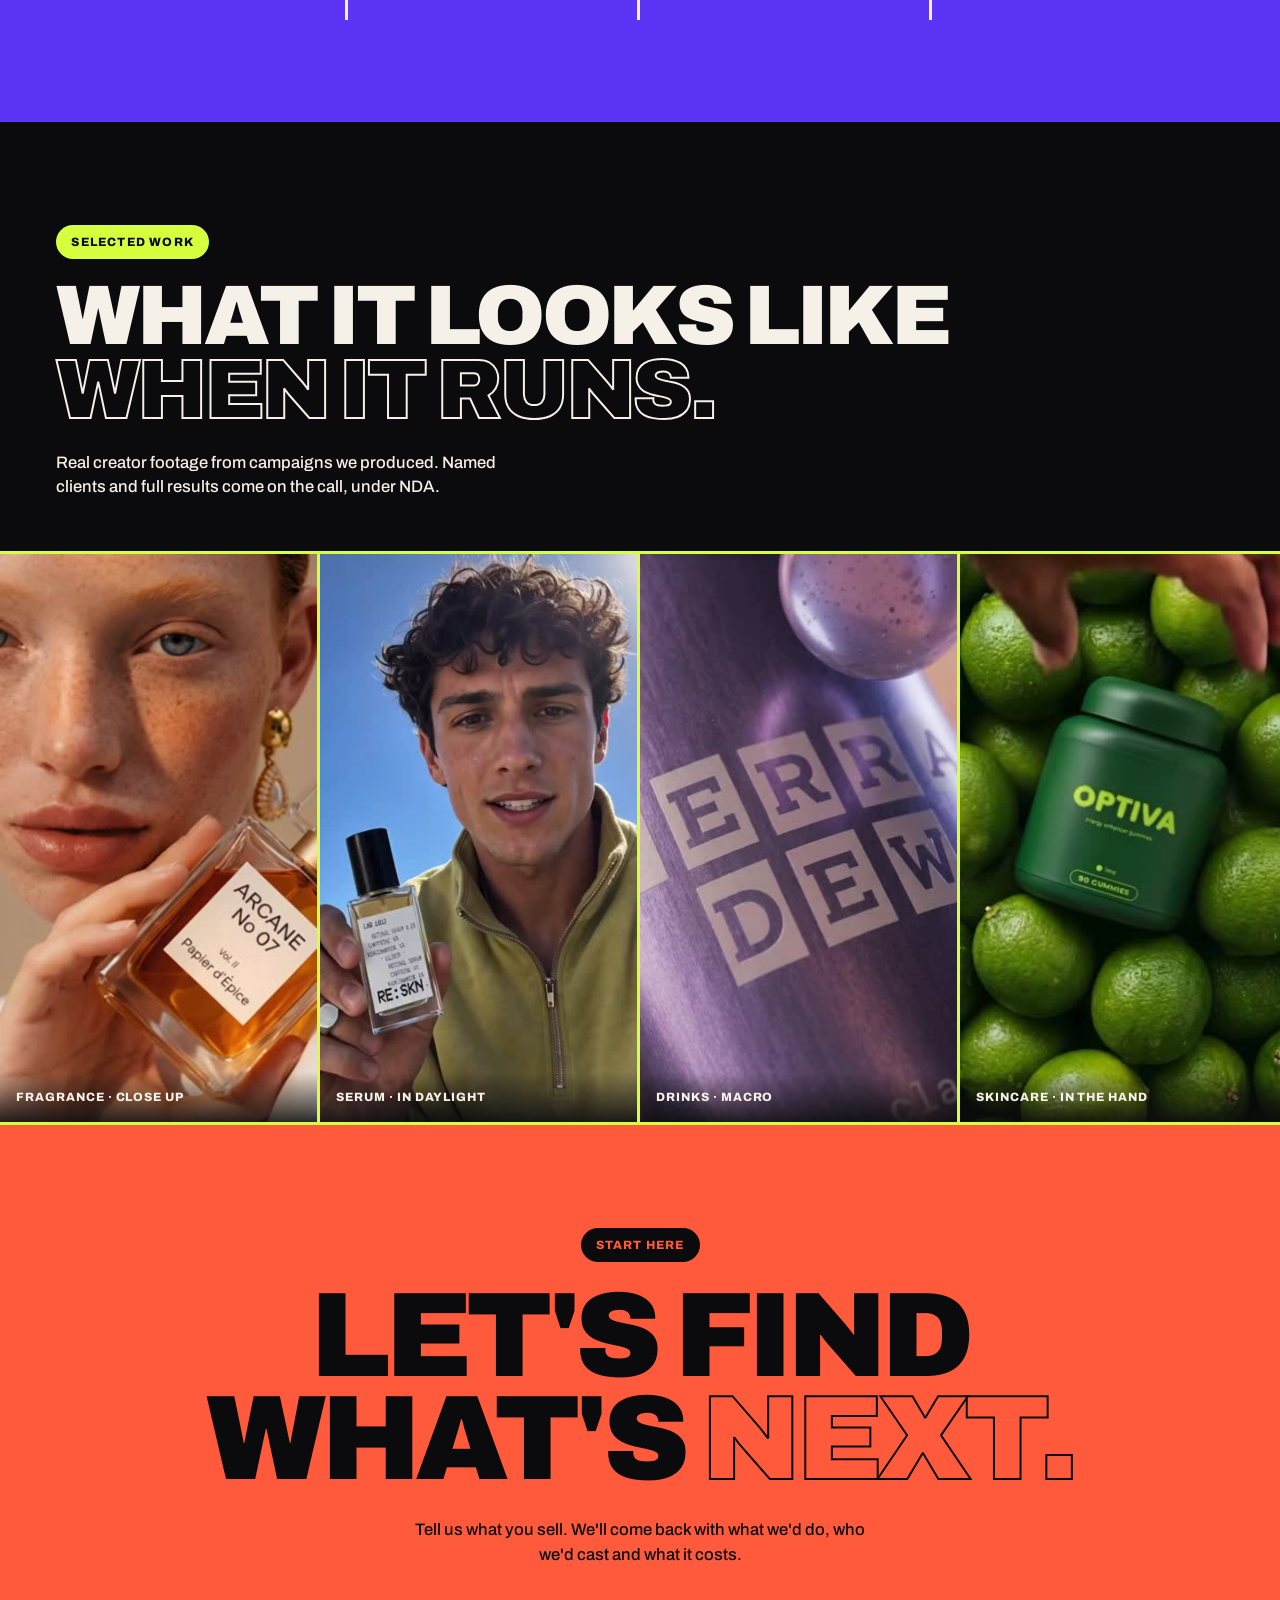
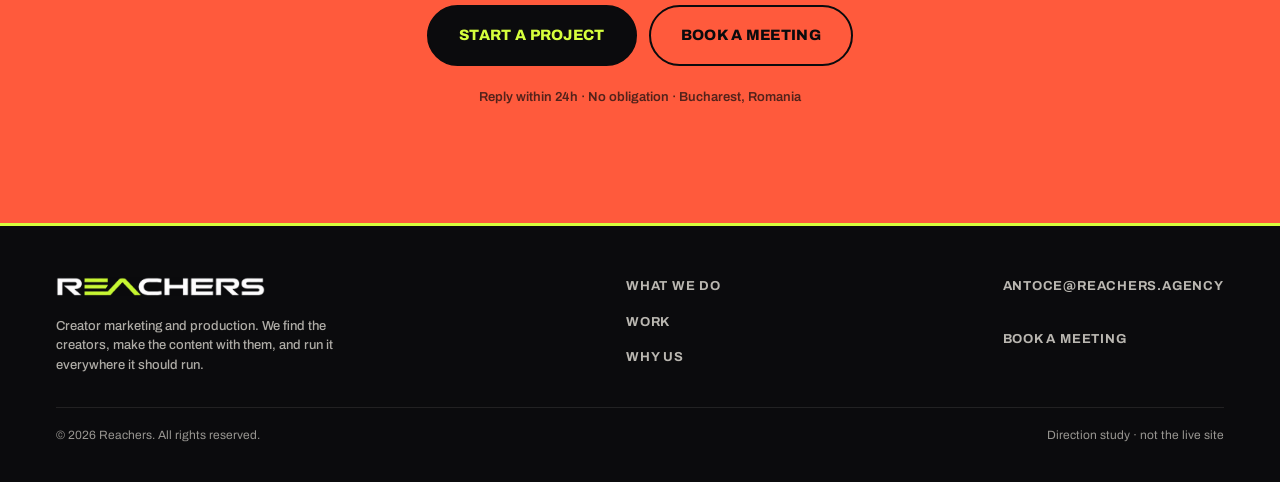
==== commit b82449dd: "Fix invisible outline type in direction B" ====
--- a/concept-bold.html
+++ b/concept-bold.html
@@ -47,7 +47,9 @@
 .mid{font-weight:800;font-size:clamp(24px,3.4vw,50px);line-height:.96;
   letter-spacing:-.03em;margin:0;text-transform:uppercase}
 .body{font-size:clamp(15.5px,1.3vw,19px);line-height:1.5;font-weight:500;margin:0;max-width:48ch}
-.outline{color:transparent;-webkit-text-stroke:2px currentColor}
+.outline{-webkit-text-fill-color:transparent;-webkit-text-stroke:2px currentColor}
+/* note: -webkit-text-fill-color, not color. setting color:transparent would also
+   make currentColor transparent and the stroke would vanish. */
 @media(max-width:600px){.outline{-webkit-text-stroke-width:1.3px}}
 
 /* ---------- sticker ---------- */
